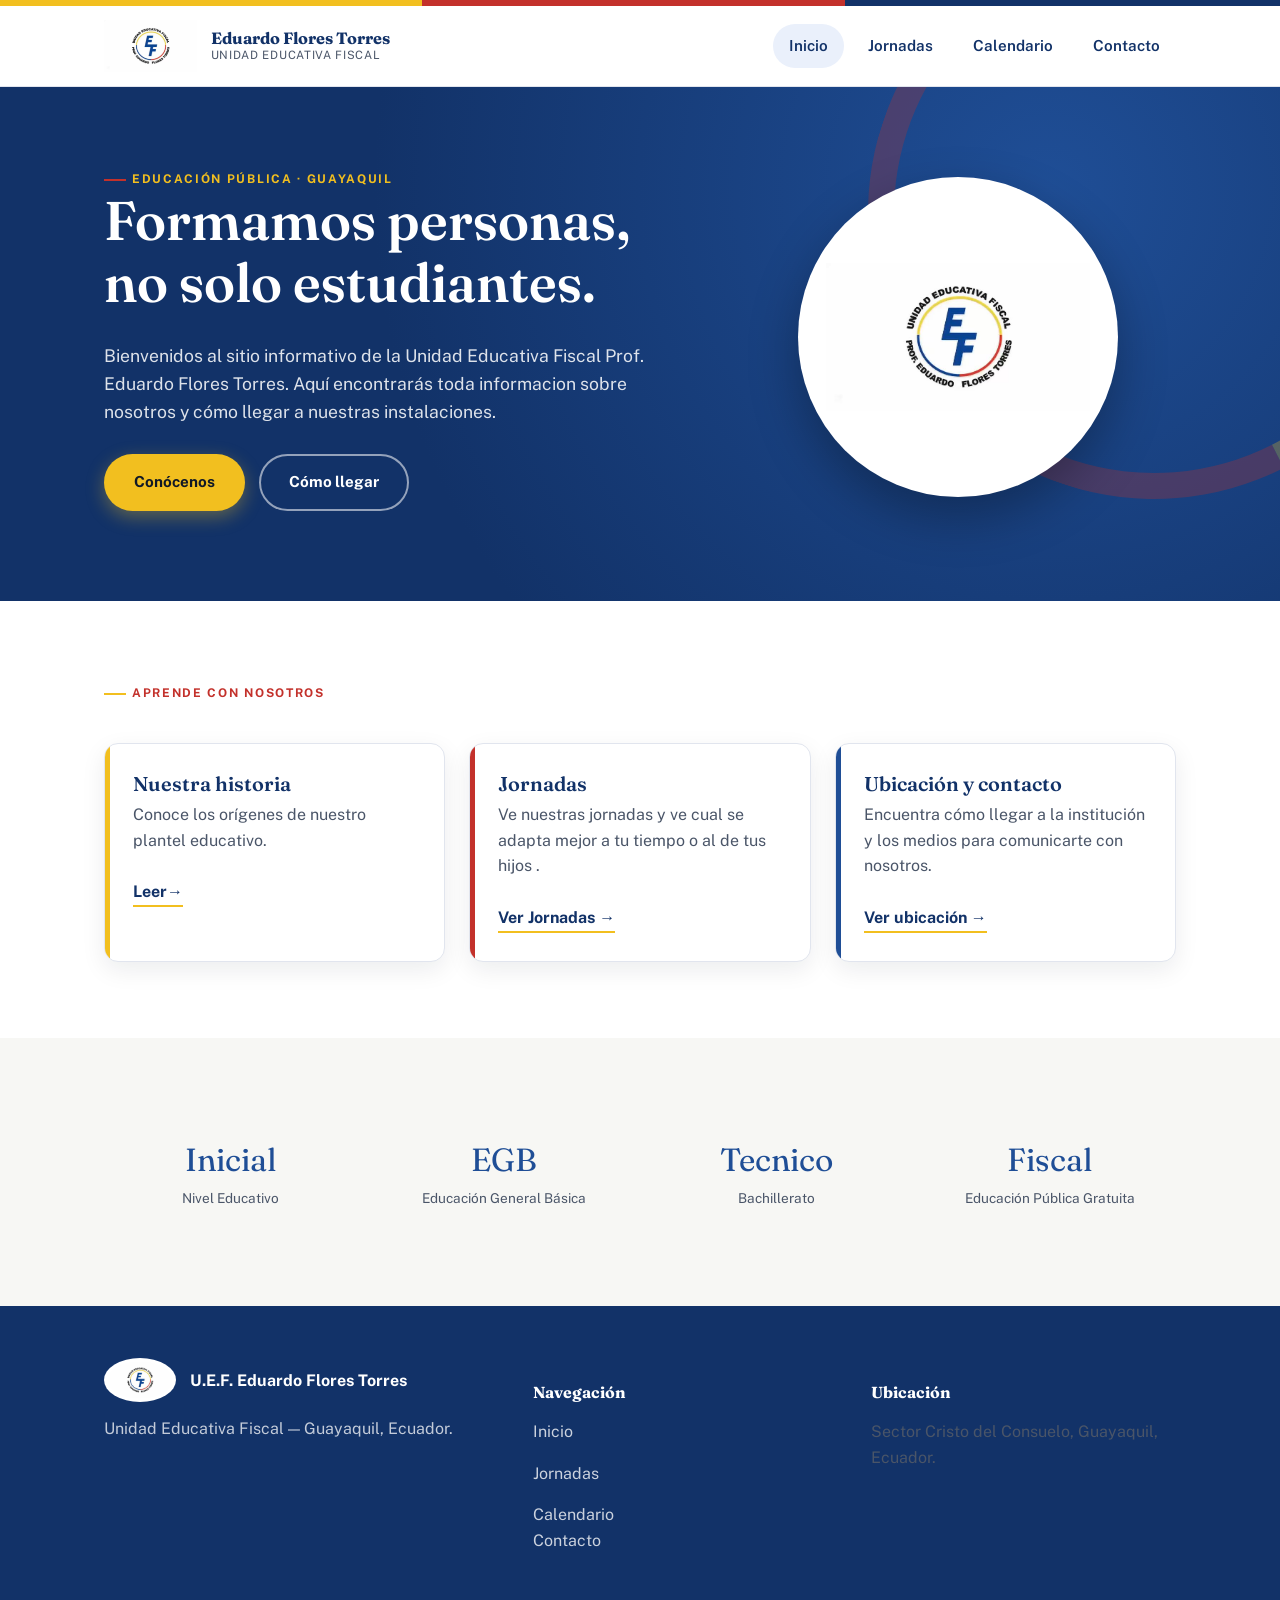
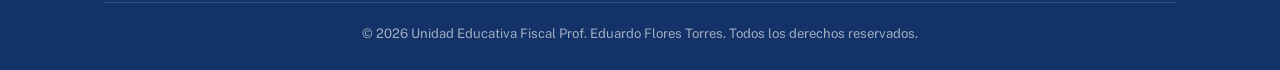
==== index.html @ d0ec9e2b "Add files via upload" ====
<!DOCTYPE html>
<html lang="es">
<head>
<meta charset="UTF-8">
<meta name="viewport" content="width=device-width, initial-scale=1.0">
<title>Unidad Educativa Fiscal Prof. Eduardo Flores Torres</title>
<meta name="description" content="Sitio informativo oficial de la Unidad Educativa Fiscal Prof. Eduardo Flores Torres — Guayaquil, Ecuador.">
<link rel="icon" href="img/logo.png">
<link rel="stylesheet" href="css/estilos.css">
</head>
<body>
<div class="franja"></div>

<header class="encabezado">
  <nav class="nav">
    <a href="index.html" class="marca">
      <img src="img/logo.png" alt="Escudo de la Unidad Educativa Fiscal Prof. Eduardo Flores Torres">
      <span class="texto-marca">
        <strong>Eduardo Flores Torres</strong>
        <span>Unidad Educativa Fiscal</span>
      </span>
    </a>
    <button class="boton-menu" aria-label="Abrir menú" aria-expanded="false"></button>
    <div class="nav-enlaces">
      <a href="index.html" aria-current="page">Inicio</a>
      <a href="nosotros.html">Jornadas</a>
      <a href="calendario.html">Calendario</a>
      <a href="contacto.html">Contacto</a>
    </div>
  </nav>
</header>
<main>
  <section class="heroe">
    <div class="contenedor heroe-grid">
      <div>
        <span class="eyebrow">Educación pública · Guayaquil</span>
        <h1>Formamos personas, no solo estudiantes.</h1>
        <p class="lede">Bienvenidos al sitio informativo de la Unidad Educativa Fiscal Prof. Eduardo Flores Torres. Aquí encontrarás toda informacion sobre nosotros y cómo llegar a nuestras instalaciones.</p>
        <div class="heroe-acciones">
          <a href="nosotros.html" class="boton boton-primario">Conócenos</a>
          <a href="contacto.html" class="boton boton-secundario">Cómo llegar</a>
        </div>
      </div>
      <div>
        <div class="sello-marco">
          <img src="img/logo.png" alt="">
        </div>
      </div>
    </div>
  </section>

<section class="seccion">  
  <div class="contenedor">
      <div class="seccion-cabecera">
        <span class="eyebrow">aprende con nosotros </span>
        <h2> </h2>
      </div>
      <div class="rejilla-accesos">
        <article class="tarjeta-acceso">
          <h3>Nuestra historia</h3>
          <p>Conoce los orígenes de nuestro plantel educativo.</p>
          <a class="enlace-tarjeta" href="nosotros.html#historia">Leer→</a>
        </article>
        <article class="tarjeta-acceso">
          <h3>Jornadas</h3>
          <p>Ve nuestras jornadas y ve cual se adapta mejor a tu tiempo o al de tus hijos .</p>
          <a class="enlace-tarjeta" href="nosotros.html#mision-vision">Ver Jornadas →</a>
        </article>
        <article class="tarjeta-acceso">
          <h3>Ubicación y contacto</h3>
          <p>Encuentra cómo llegar a la institución y los medios para comunicarte con nosotros.</p>
          <a class="enlace-tarjeta" href="contacto.html">Ver ubicación →</a>
        </article>
      </div>
    </div>
  </section>

  <section class="seccion seccion-alt">
    <div class="contenedor">
      <div class="valores">
        <div class="valor">
          <span class="num">Inicial</span>
          <span class="etiqueta">Nivel Educativo</span>
        </div>
        <div class="valor">
          <span class="num">EGB</span>
          <span class="etiqueta">Educación General Básica</span>
        </div>
        <div class="valor">
          <span class="num">Tecnico</span>
          <span class="etiqueta">Bachillerato</span>
        </div>
        <div class="valor">
          <span class="num">Fiscal</span>
          <span class="etiqueta">Educación Pública Gratuita</span>
        </div>
      </div>
    </div>
  </section>
</main>

<footer class="pie">
  <div class="contenedor">
    <div class="pie-grid">
      <div>
        <div class="pie-marca">
          <img src="img/logo.png" alt="">
          <strong style="color:#fff;">U.E.F. Eduardo Flores Torres</strong>
        </div>
        <p style="color:rgba(255,255,255,0.75); max-width:36ch;">Unidad Educativa Fiscal — Guayaquil, Ecuador.</p>
      </div>
      <div>
        <h4>Navegación</h4>
        <p><a href="index.html">Inicio</a></p>
        <p><a href="nosotros.html">Jornadas</a></p>
        <a href="calendario.html">Calendario</a>
        <p><a href="contacto.html">Contacto</a></p>
      </div>
      <div>
        <h4>Ubicación</h4>
        <p>Sector Cristo del Consuelo, Guayaquil, Ecuador.</p>
      </div>
    </div>
    <div class="pie-base">© <span id="anio"></span> Unidad Educativa Fiscal Prof. Eduardo Flores Torres. Todos los derechos reservados.</div>
  </div>
</footer>

<script>document.getElementById('anio').textContent = new Date().getFullYear();</script>
<script src="js/principal.js"></script>
</body>
</html>
---- css/estilos.css ----
/* ============================================================
   UNIDAD EDUCATIVA FISCAL PROF. EDUARDO FLORES TORRES
   Sistema de diseño
   ============================================================ */

@import url('https://fonts.googleapis.com/css2?family=Fraunces:opsz,wght@9..144,400;9..144,500;9..144,600;9..144,700&family=Public+Sans:wght@400;500;600;700;800&display=swap');

:root{
  /* Paleta — tomada del sello institucional */
  --azul-profundo:#123268;
  --azul-medio:#1F4E96;
  --azul-claro:#EAF0FB;
  --amarillo:#F2BF1F;
  --rojo:#C3312B;
  --blanco:#FFFFFF;
  --crema:#F7F7F4;
  --tinta:#101826;
  --tinta-suave:#4A5568;
  --borde:#E1E5EE;

  --fuente-titulo:'Fraunces', Georgia, serif;
  --fuente-texto:'Public Sans', -apple-system, Segoe UI, sans-serif;

  --radio:14px;
  --sombra: 0 8px 24px rgba(16,24,38,0.08);
  --contenedor: 1120px;
}

*{box-sizing:border-box;}
html{scroll-behavior:smooth;}
body{
  margin:0;
  font-family:var(--fuente-texto);
  color:var(--tinta);
  background:var(--blanco);
  line-height:1.6;
  -webkit-font-smoothing:antialiased;
}
img{max-width:100%;display:block;}
a{color:inherit;text-decoration:none;}
.contenedor{
  max-width:var(--contenedor);
  margin:0 auto;
  padding:0 24px;
}
h1,h2,h3{
  font-family:var(--fuente-titulo);
  color:var(--azul-profundo);
  line-height:1.15;
  margin:0 0 .5em;
}
h1{font-size:clamp(2.1rem,5vw,3.4rem); font-weight:600;}
h2{font-size:clamp(1.6rem,3.4vw,2.3rem); font-weight:600;}
h3{font-size:1.25rem; font-weight:600;}
p{margin:0 0 1em; color:var(--tinta-suave);}
.eyebrow{
  font-family:var(--fuente-texto);
  text-transform:uppercase;
  letter-spacing:.14em;
  font-size:.75rem;
  font-weight:700;
  color:var(--rojo);
  display:inline-flex;
  align-items:center;
  gap:.5em;
}
.eyebrow::before{
  content:"";
  width:22px; height:2px;
  background:var(--amarillo);
  display:inline-block;
}

:focus-visible{
  outline:3px solid var(--amarillo);
  outline-offset:2px;
}

/* ---------- Barra franja tricolor (motivo del sello) ---------- */
.franja{
  height:6px;
  background:linear-gradient(90deg,
    var(--amarillo) 0 33%,
    var(--rojo) 33% 66%,
    var(--azul-profundo) 66% 100%);
}

/* ---------- Encabezado / navegación ---------- */
header.encabezado{
  position:sticky; top:0; z-index:50;
  background:var(--blanco);
  border-bottom:1px solid var(--borde);
}
.nav{
  display:flex; align-items:center; justify-content:space-between;
  padding:14px 24px;
  max-width:var(--contenedor);
  margin:0 auto;
}
.marca{
  display:flex; align-items:center; gap:14px;
}
.marca img{
  height:52px; width:auto;
}
.marca .texto-marca{
  display:flex; flex-direction:column; line-height:1.2;
}
.marca .texto-marca strong{
  font-family:var(--fuente-titulo);
  font-size:1.02rem;
  color:var(--azul-profundo);
}
.marca .texto-marca span{
  font-size:.72rem;
  letter-spacing:.06em;
  text-transform:uppercase;
  color:var(--tinta-suave);
}
.nav-enlaces{
  display:flex; gap:8px; align-items:center;
}
.nav-enlaces a{
  padding:10px 16px;
  border-radius:999px;
  font-weight:600;
  font-size:.95rem;
  color:var(--azul-profundo);
  transition:background .15s ease;
}
.nav-enlaces a:hover, .nav-enlaces a[aria-current="page"]{
  background:var(--azul-claro);
}
.boton-menu{
  display:none;
  background:none; border:none; cursor:pointer;
  padding:8px;
}
.boton-menu span, .boton-menu::before, .boton-menu::after{
  display:block; width:24px; height:2.5px; background:var(--azul-profundo);
  margin:5px 0; content:"";
}

/* ---------- Botones ---------- */
.boton{
  display:inline-flex; align-items:center; justify-content:center;
  gap:.5em;
  padding:14px 28px;
  border-radius:999px;
  font-weight:700;
  font-size:.95rem;
  border:2px solid transparent;
  cursor:pointer;
  transition:transform .15s ease, box-shadow .15s ease;
}
.boton:hover{ transform:translateY(-2px); }
.boton-primario{
  background:var(--amarillo);
  color:var(--tinta);
  box-shadow:0 6px 18px rgba(242,191,31,0.35);
}
.boton-secundario{
  background:transparent;
  border-color:rgba(255,255,255,0.55);
  color:var(--blanco);
}
.boton-secundario:hover{ background:rgba(255,255,255,0.12); }
.boton-oscuro{
  background:var(--azul-profundo);
  color:var(--blanco);
}

/* ---------- Héroe ---------- */
.heroe{
  position:relative;
  background:radial-gradient(circle at 82% 20%, var(--azul-medio), var(--azul-profundo) 60%);
  color:var(--blanco);
  overflow:hidden;
  padding:76px 0 90px;
}
.heroe::before{
  /* anillo del sello, agrandado como marca de agua */
  content:"";
  position:absolute;
  right:-160px; top:-160px;
  width:520px; height:520px;
  border-radius:50%;
  border:26px solid transparent;
  border-top-color:var(--amarillo);
  border-right-color:var(--amarillo);
  border-bottom-color:var(--rojo);
  border-left-color:var(--rojo);
  opacity:.28;
  transform:rotate(18deg);
}
.heroe-grid{
  position:relative; z-index:1;
  display:grid;
  grid-template-columns:1.15fr .85fr;
  gap:48px;
  align-items:center;
}
.heroe .eyebrow{ color:var(--amarillo); }
.heroe .eyebrow::before{ background:var(--rojo); }
.heroe h1{ color:var(--blanco); }
.heroe p.lede{
  color:rgba(255,255,255,0.86);
  font-size:1.1rem;
  max-width:52ch;
}
.heroe-acciones{
  display:flex; gap:14px; flex-wrap:wrap;
  margin-top:28px;
}
.sello-marco{
  position:relative;
  width:min(320px, 100%);
  margin:0 auto;
  aspect-ratio:1;
  border-radius:50%;
  background:var(--blanco);
  display:flex; align-items:center; justify-content:center;
  padding:28px;
  box-shadow:0 20px 50px rgba(0,0,0,0.3);
}
.sello-marco img{ width:100%; }

/* ---------- Secciones ---------- */
.seccion{ padding:76px 0; }
.seccion-alt{ background:var(--crema); }
.seccion-cabecera{
  max-width:640px;
  margin:0 0 40px;
}

/* Tarjetas de accesos rápidos (home) */
.rejilla-accesos{
  display:grid;
  grid-template-columns:repeat(3,1fr);
  gap:24px;
}
.tarjeta-acceso{
  background:var(--blanco);
  border:1px solid var(--borde);
  border-radius:var(--radio);
  padding:28px;
  box-shadow:var(--sombra);
  position:relative;
  overflow:hidden;
}
.tarjeta-acceso::after{
  content:"";
  position:absolute; left:0; top:0; bottom:0;
  width:5px;
  background:var(--amarillo);
}
.tarjeta-acceso:nth-child(2)::after{ background:var(--rojo); }
.tarjeta-acceso:nth-child(3)::after{ background:var(--azul-medio); }
.tarjeta-acceso h3{ margin-bottom:.35em; }
.tarjeta-acceso a.enlace-tarjeta{
  display:inline-block; margin-top:10px;
  font-weight:700; color:var(--azul-profundo);
  border-bottom:2px solid var(--amarillo);
}

/* Franja de identidad / valores */
.valores{
  display:grid;
  grid-template-columns:repeat(4,1fr);
  gap:20px;
}
.valor{
  text-align:center;
  padding:20px 10px;
}
.valor .num{
  font-family:var(--fuente-titulo);
  font-size:2rem;
  color:var(--azul-medio);
  display:block;
}
.valor span.etiqueta{
  font-size:.85rem; color:var(--tinta-suave);
}

/* ---------- Página Nosotros: Historia ---------- */
.historia-layout{
  display:grid;
  grid-template-columns:1fr 1fr;
  gap:56px;
  align-items:center;
}
.marco-anillo{
  position:relative;
  border-radius:50%;
  aspect-ratio:1;
  padding:18px;
  background:conic-gradient(from 90deg, var(--amarillo) 0 50%, var(--rojo) 50% 100%);
}
.marco-anillo .interior{
  background:var(--blanco);
  border-radius:50%;
  width:100%; height:100%;
  display:flex; align-items:center; justify-content:center;
  overflow:hidden;
}
.marco-anillo .interior img{
  width:78%;
}

/* ---------- Jornadas ---------- */
.rejilla-jornadas{
  display:grid;
  grid-template-columns:repeat(3,1fr);
  gap:24px;
}
.tarjeta-jornada{
  background:var(--blanco);
  border:1px solid var(--borde);
  border-radius:var(--radio);
  padding:28px;
  box-shadow:var(--sombra);
  text-align:center;
  display:flex;
  flex-direction:column;
  align-items:center;
}
.tarjeta-jornada .icono-jornada{
  width:56px; height:56px;
  margin:0 auto 16px;
  border-radius:50%;
  display:flex; align-items:center; justify-content:center;
  font-size:1.5rem;
  background:var(--azul-claro);
}
.tarjeta-jornada.matutina .icono-jornada{ background:#FDF3D6; }
.tarjeta-jornada.vespertina .icono-jornada{ background:#FBE1DF; }
.tarjeta-jornada.nocturna .icono-jornada{ background:var(--azul-claro); }
.tarjeta-jornada h3{ margin-bottom:4px; }
.tarjeta-jornada .horario{
  display:block;
  font-family:var(--fuente-titulo);
  font-size:1.3rem;
  color:var(--azul-profundo);
  margin:14px 0 8px;
}
.tarjeta-jornada .horario.pendiente{
  font-family:var(--fuente-texto);
  font-size:.95rem;
  font-style:italic;
  color:var(--tinta-suave);
}
.tarjeta-jornada .niveles{
  font-size:.85rem;
  color:var(--tinta-suave);
}
.tarjeta-jornada .lista-programas{
  list-style:none;
  padding:0; margin:10px 0 0;
  text-align:left;
  font-size:.85rem;
  color:var(--tinta-suave);
}
.tarjeta-jornada .lista-programas li{
  padding:8px 0;
  border-top:1px solid var(--borde);
}
.tarjeta-jornada .lista-programas li:first-child{ border-top:none; }
.tarjeta-jornada .lista-programas strong{
  display:block;
  color:var(--tinta);
  font-size:.9rem;
}

/* Misión / Visión */
.par-mv{
  display:grid;
  grid-template-columns:1fr 1fr;
  gap:28px;
}
.tarjeta-mv{
  border-radius:var(--radio);
  padding:36px;
  position:relative;
}
.tarjeta-mv.mision{ background:var(--azul-profundo); color:var(--blanco); }
.tarjeta-mv.vision{ background:var(--azul-claro); color:var(--tinta); }
.tarjeta-mv .eyebrow{ margin-bottom:.6em; }
.tarjeta-mv.mision .eyebrow{ color:var(--amarillo); }
.tarjeta-mv.mision .eyebrow::before{ background:var(--rojo); }
.tarjeta-mv.mision h2{ color:var(--blanco); }
.tarjeta-mv.mision p{ color:rgba(255,255,255,0.86); }
.tarjeta-mv .marca-circulo{
  position:absolute; top:28px; right:28px;
  width:42px; height:42px;
  border-radius:50%;
  border:3px solid var(--amarillo);
  border-right-color:var(--rojo);
  border-bottom-color:var(--rojo);
}

/* ---------- Contacto ---------- */
.contacto-layout{
  display:grid;
  grid-template-columns:.9fr 1.1fr;
  gap:40px;
  align-items:start;
}
.ficha-contacto{
  background:var(--blanco);
  border:1px solid var(--borde);
  border-radius:var(--radio);
  padding:32px;
  box-shadow:var(--sombra);
}
.linea-dato{
  display:flex; gap:14px;
  padding:16px 0;
  border-bottom:1px solid var(--borde);
}
.linea-dato:last-child{ border-bottom:none; }
.linea-dato .icono{
  width:38px; height:38px; border-radius:50%;
  background:var(--azul-claro);
  display:flex; align-items:center; justify-content:center;
  flex-shrink:0;
  color:var(--azul-profundo);
  font-weight:700;
}
.linea-dato strong{ display:block; color:var(--tinta); }
.linea-dato a{
  color:var(--azul-medio);
  font-weight:600;
  border-bottom:1px solid transparent;
}
.linea-dato a:hover{ border-bottom-color:var(--azul-medio); }
.linea-dato .pendiente{
  color:var(--tinta-suave); font-style:italic; font-size:.92rem;
}
.mapa-envoltorio{
  border-radius:var(--radio);
  overflow:hidden;
  border:1px solid var(--borde);
  box-shadow:var(--sombra);
}
.mapa-envoltorio iframe{
  width:100%; height:100%; min-height:420px; border:0;
}

/* ---------- Pie de página ---------- */
footer.pie{
  background:var(--azul-profundo);
  color:rgba(255,255,255,0.82);
  padding:52px 0 26px;
}
.pie-grid{
  display:grid;
  grid-template-columns:1.3fr 1fr 1fr;
  gap:32px;
  margin-bottom:32px;
}
.pie h4{
  color:var(--blanco);
  font-family:var(--fuente-titulo);
  font-size:1rem;
  margin-bottom:14px;
}
.pie a{ color:rgba(255,255,255,0.78); }
.pie a:hover{ color:var(--amarillo); }
.pie-marca{
  display:flex; gap:14px; align-items:center; margin-bottom:14px;
}
.pie-marca img{ height:44px; background:var(--blanco); border-radius:50%; padding:4px; }
.pie-base{
  border-top:1px solid rgba(255,255,255,0.15);
  padding-top:20px;
  font-size:.82rem;
  text-align:center;
  color:rgba(255,255,255,0.6);
}

/* ---------- Calendario escolar ---------- */
.rejilla-trimestres{
  display:grid;
  grid-template-columns:repeat(3,1fr);
  gap:24px;
}
.tarjeta-trimestre{
  background:var(--blanco);
  border:1px solid var(--borde);
  border-radius:var(--radio);
  padding:28px;
  box-shadow:var(--sombra);
}
.tarjeta-trimestre .dias-laborados{
  display:inline-flex;
  align-items:baseline;
  gap:6px;
  background:var(--azul-claro);
  color:var(--azul-profundo);
  font-weight:700;
  padding:6px 14px;
  border-radius:999px;
  font-size:.85rem;
  margin-bottom:16px;
}
.tarjeta-trimestre .dias-laborados strong{
  font-family:var(--fuente-titulo);
  font-size:1.1rem;
}
.tarjeta-trimestre h4{
  font-size:.78rem;
  text-transform:uppercase;
  letter-spacing:.08em;
  color:var(--tinta-suave);
  margin:18px 0 8px;
}
.tarjeta-trimestre h4:first-of-type{ margin-top:0; }
.lista-fechas{
  list-style:none;
  padding:0; margin:0;
}
.lista-fechas li{
  padding:8px 0;
  border-top:1px solid var(--borde);
  font-size:.92rem;
  display:flex;
  gap:8px;
}
.lista-fechas li:first-child{ border-top:none; }
.lista-fechas .fecha{
  color:var(--azul-medio);
  font-weight:700;
  flex-shrink:0;
  min-width:9em;
}

.tarjeta-vacaciones{
  background:var(--azul-profundo);
  color:var(--blanco);
  border-radius:var(--radio);
  padding:32px;
  text-align:center;
}
.tarjeta-vacaciones h3{ color:var(--blanco); }
.tarjeta-vacaciones .rango{
  font-family:var(--fuente-titulo);
  font-size:1.5rem;
  color:var(--amarillo);
  display:block;
  margin:10px 0;
}

.tabla-supletorios{
  width:100%;
  border-collapse:collapse;
  background:var(--blanco);
  border:1px solid var(--borde);
  border-radius:var(--radio);
  overflow:hidden;
}
.tabla-supletorios th, .tabla-supletorios td{
  padding:14px 18px;
  text-align:left;
  border-bottom:1px solid var(--borde);
  font-size:.92rem;
}
.tabla-supletorios th{
  background:var(--azul-claro);
  color:var(--azul-profundo);
  font-family:var(--fuente-titulo);
  font-weight:600;
}
.tabla-supletorios tr:last-child td{ border-bottom:none; }

/* ---------- Responsivo ---------- */
@media (max-width:860px){
  .heroe-grid, .historia-layout, .par-mv, .contacto-layout, .pie-grid{
    grid-template-columns:1fr;
  }
  .heroe-grid > *:first-child{ order:2; }
  .heroe-grid > *:last-child{ order:1; }
  .rejilla-accesos{ grid-template-columns:1fr; }
  .rejilla-trimestres{ grid-template-columns:1fr; }
  .tabla-supletorios{ font-size:.85rem; }
  .lista-fechas li{ flex-direction:column; gap:2px; }
  .valores{ grid-template-columns:repeat(2,1fr); }
  .nav-enlaces{
    position:absolute; top:100%; left:0; right:0;
    background:var(--blanco);
    flex-direction:column;
    border-bottom:1px solid var(--borde);
    padding:10px 24px 18px;
    display:none;
  }
  .nav-enlaces.abierto{ display:flex; }
  .boton-menu{ display:block; }
  .seccion{ padding:52px 0; }
}
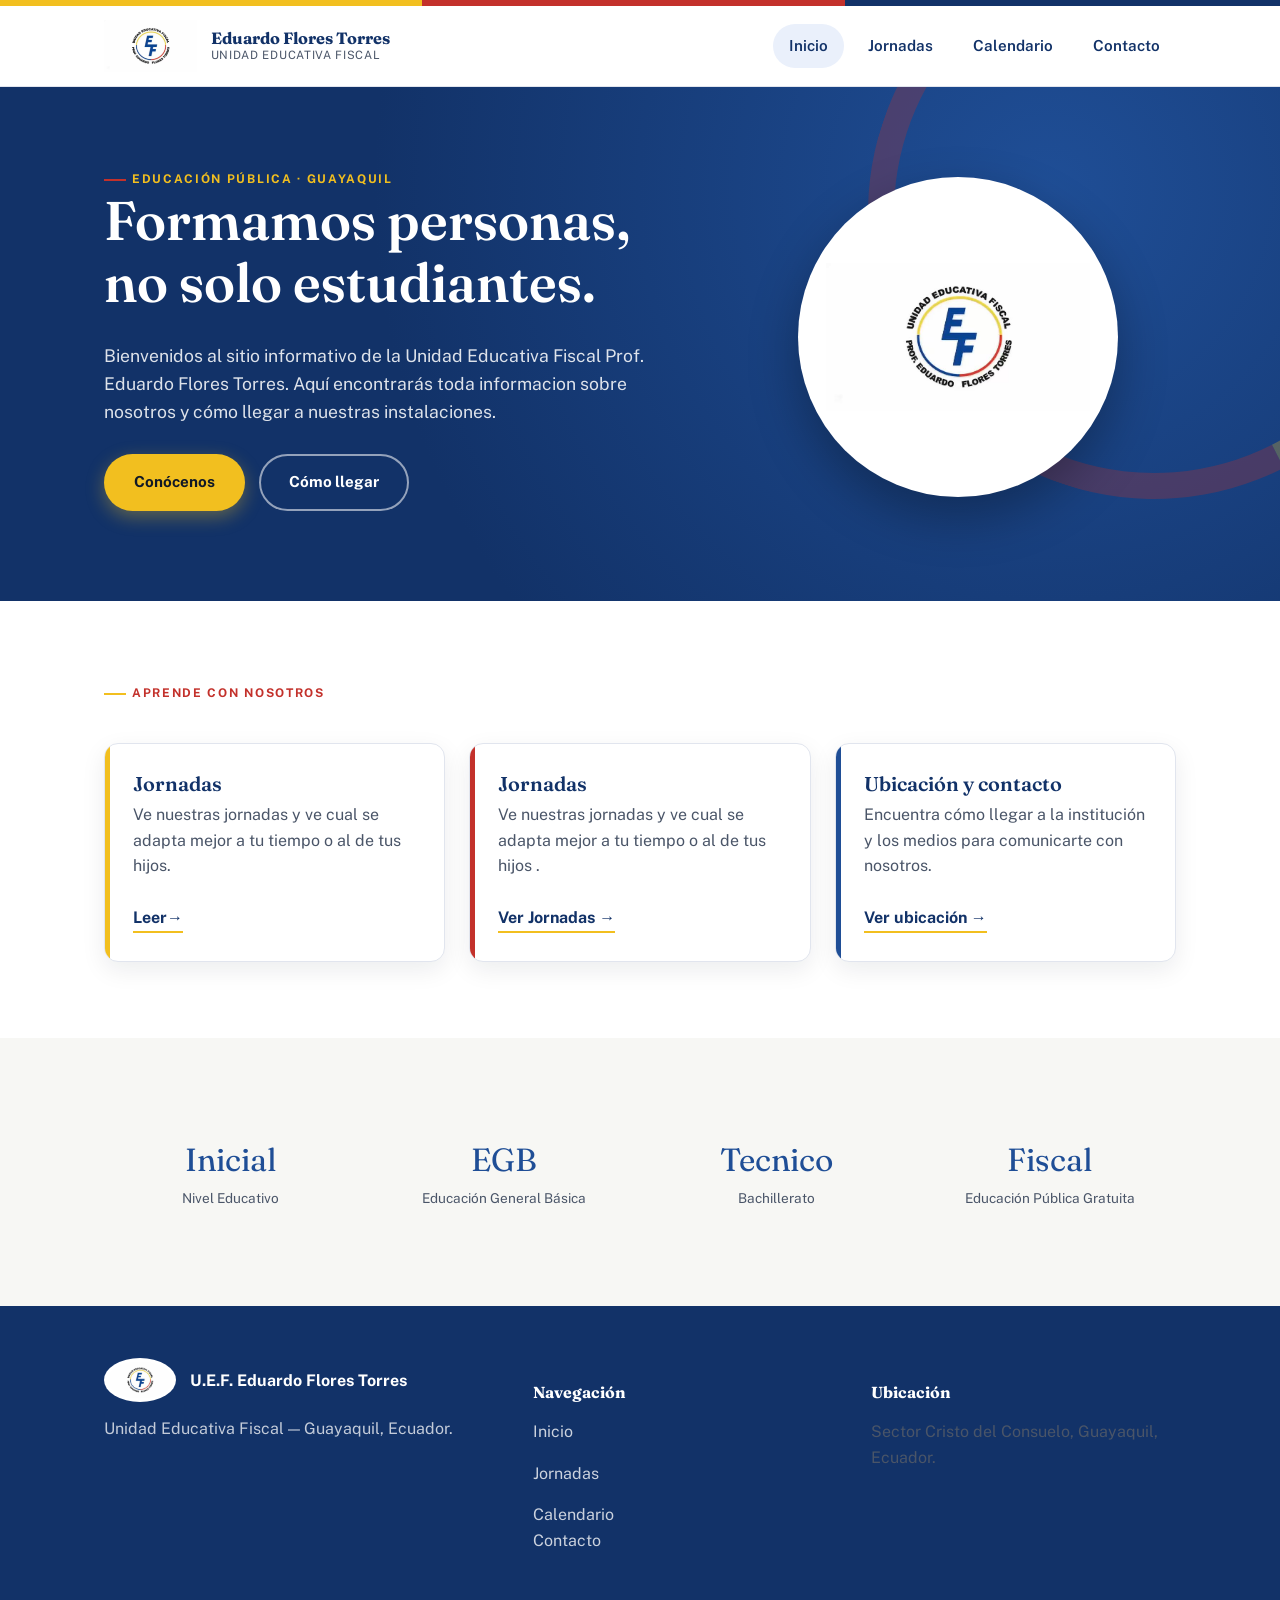
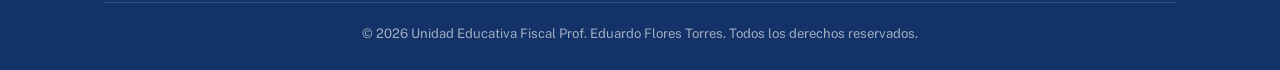
==== commit 088aa010: "Update content in index.html for jornadas section" ====
--- a/index.html
+++ b/index.html
@@ -57,8 +57,8 @@
       </div>
       <div class="rejilla-accesos">
         <article class="tarjeta-acceso">
-          <h3>Nuestra historia</h3>
-          <p>Conoce los orígenes de nuestro plantel educativo.</p>
+          <h3>Jornadas</h3>
+          <p>Ve nuestras jornadas y ve cual se adapta mejor a tu tiempo o al de tus hijos.</p>
           <a class="enlace-tarjeta" href="nosotros.html#historia">Leer→</a>
         </article>
         <article class="tarjeta-acceso">
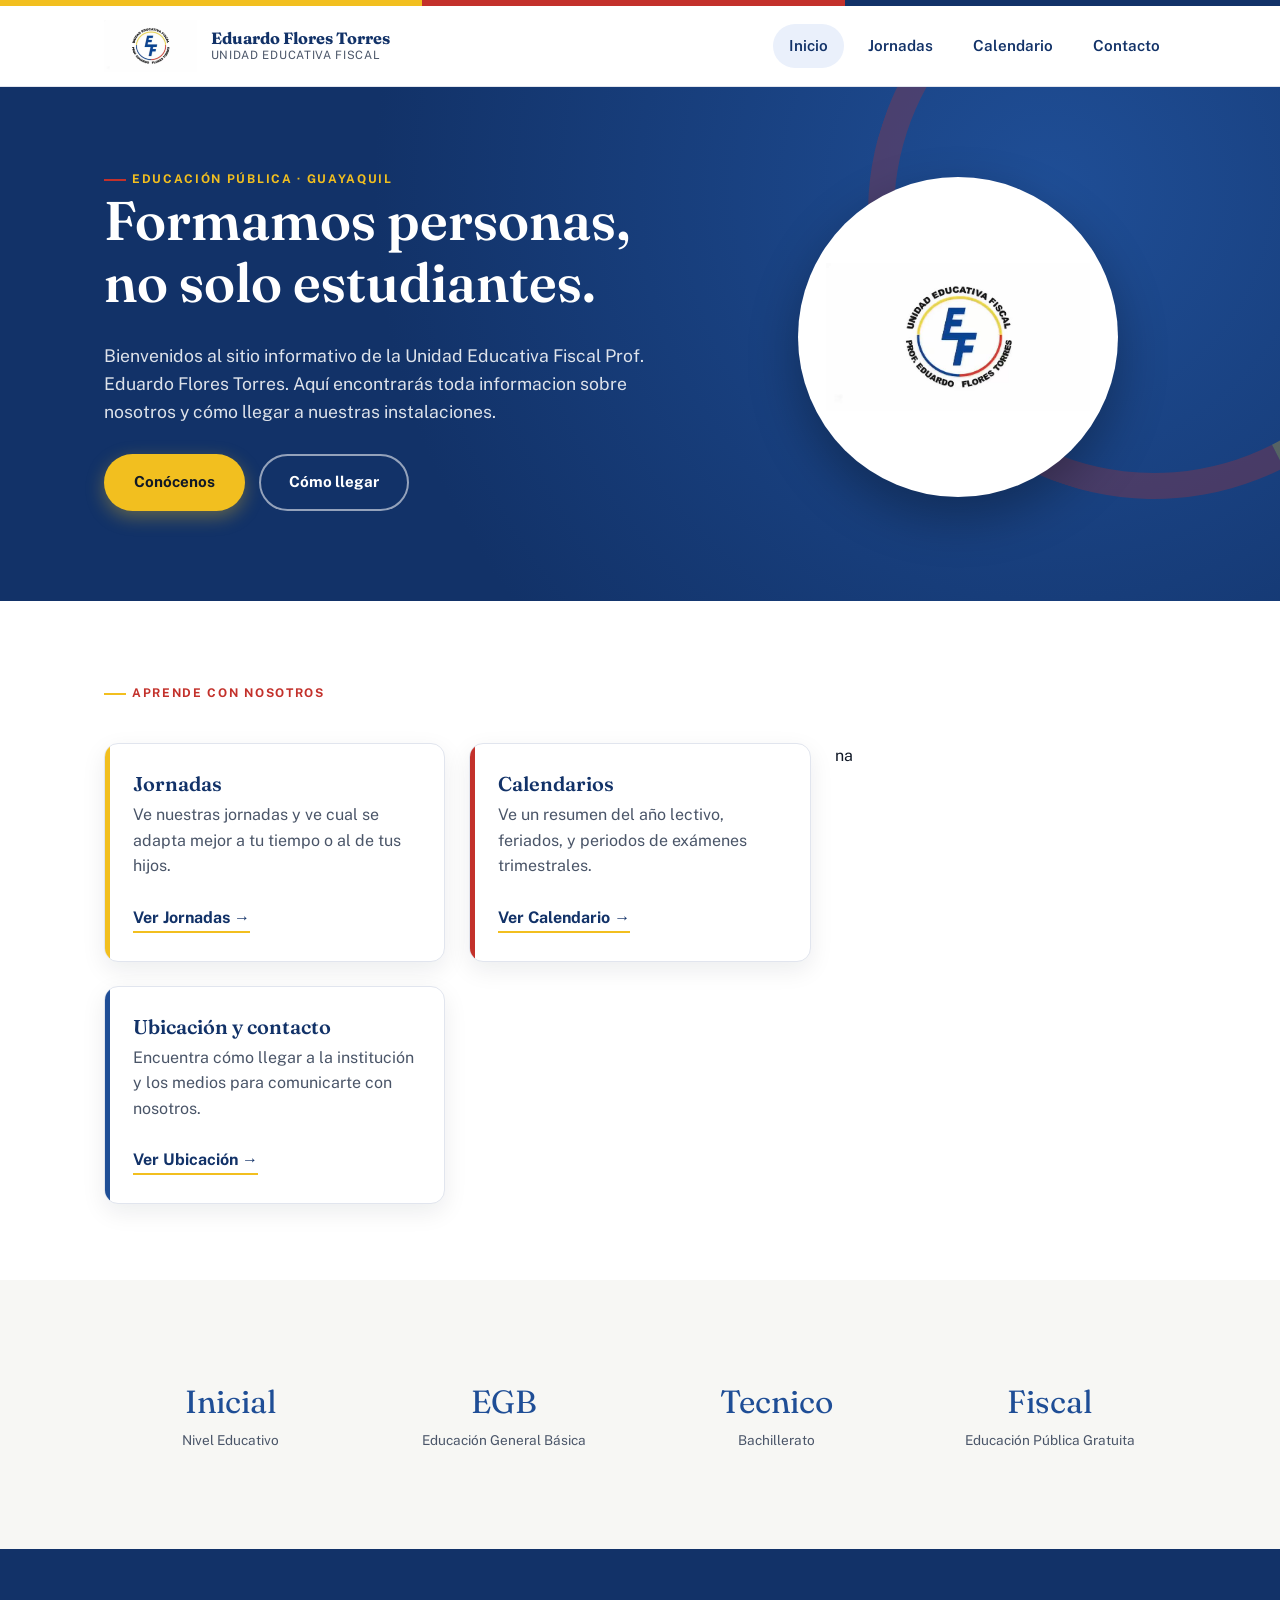
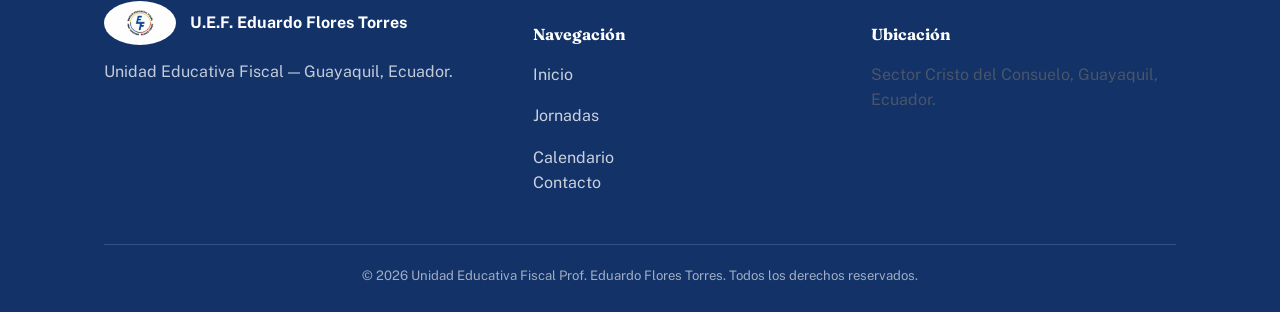
==== commit 73a133c1: "Update link texts for better clarity" ====
--- a/index.html
+++ b/index.html
@@ -59,17 +59,17 @@
         <article class="tarjeta-acceso">
           <h3>Jornadas</h3>
           <p>Ve nuestras jornadas y ve cual se adapta mejor a tu tiempo o al de tus hijos.</p>
-          <a class="enlace-tarjeta" href="nosotros.html#historia">Leer→</a>
+          <a class="enlace-tarjeta" href="nosotros.html#historia">Ver Jornadas →</a>
         </article>
         <article class="tarjeta-acceso">
-          <h3>Jornadas</h3>
-          <p>Ve nuestras jornadas y ve cual se adapta mejor a tu tiempo o al de tus hijos .</p>
-          <a class="enlace-tarjeta" href="nosotros.html#mision-vision">Ver Jornadas →</a>
-        </article>
+          <h3>Calendarios</h3>
+          <p>Ve un resumen del año lectivo, feriados, y periodos de exámenes trimestrales.</p>
+          <a class="enlace-tarjeta" href="calendario.html">Ver Calendario →</a>
+        </article>na
         <article class="tarjeta-acceso">
           <h3>Ubicación y contacto</h3>
           <p>Encuentra cómo llegar a la institución y los medios para comunicarte con nosotros.</p>
-          <a class="enlace-tarjeta" href="contacto.html">Ver ubicación →</a>
+          <a class="enlace-tarjeta" href="contacto.html">Ver Ubicación →</a>
         </article>
       </div>
     </div>
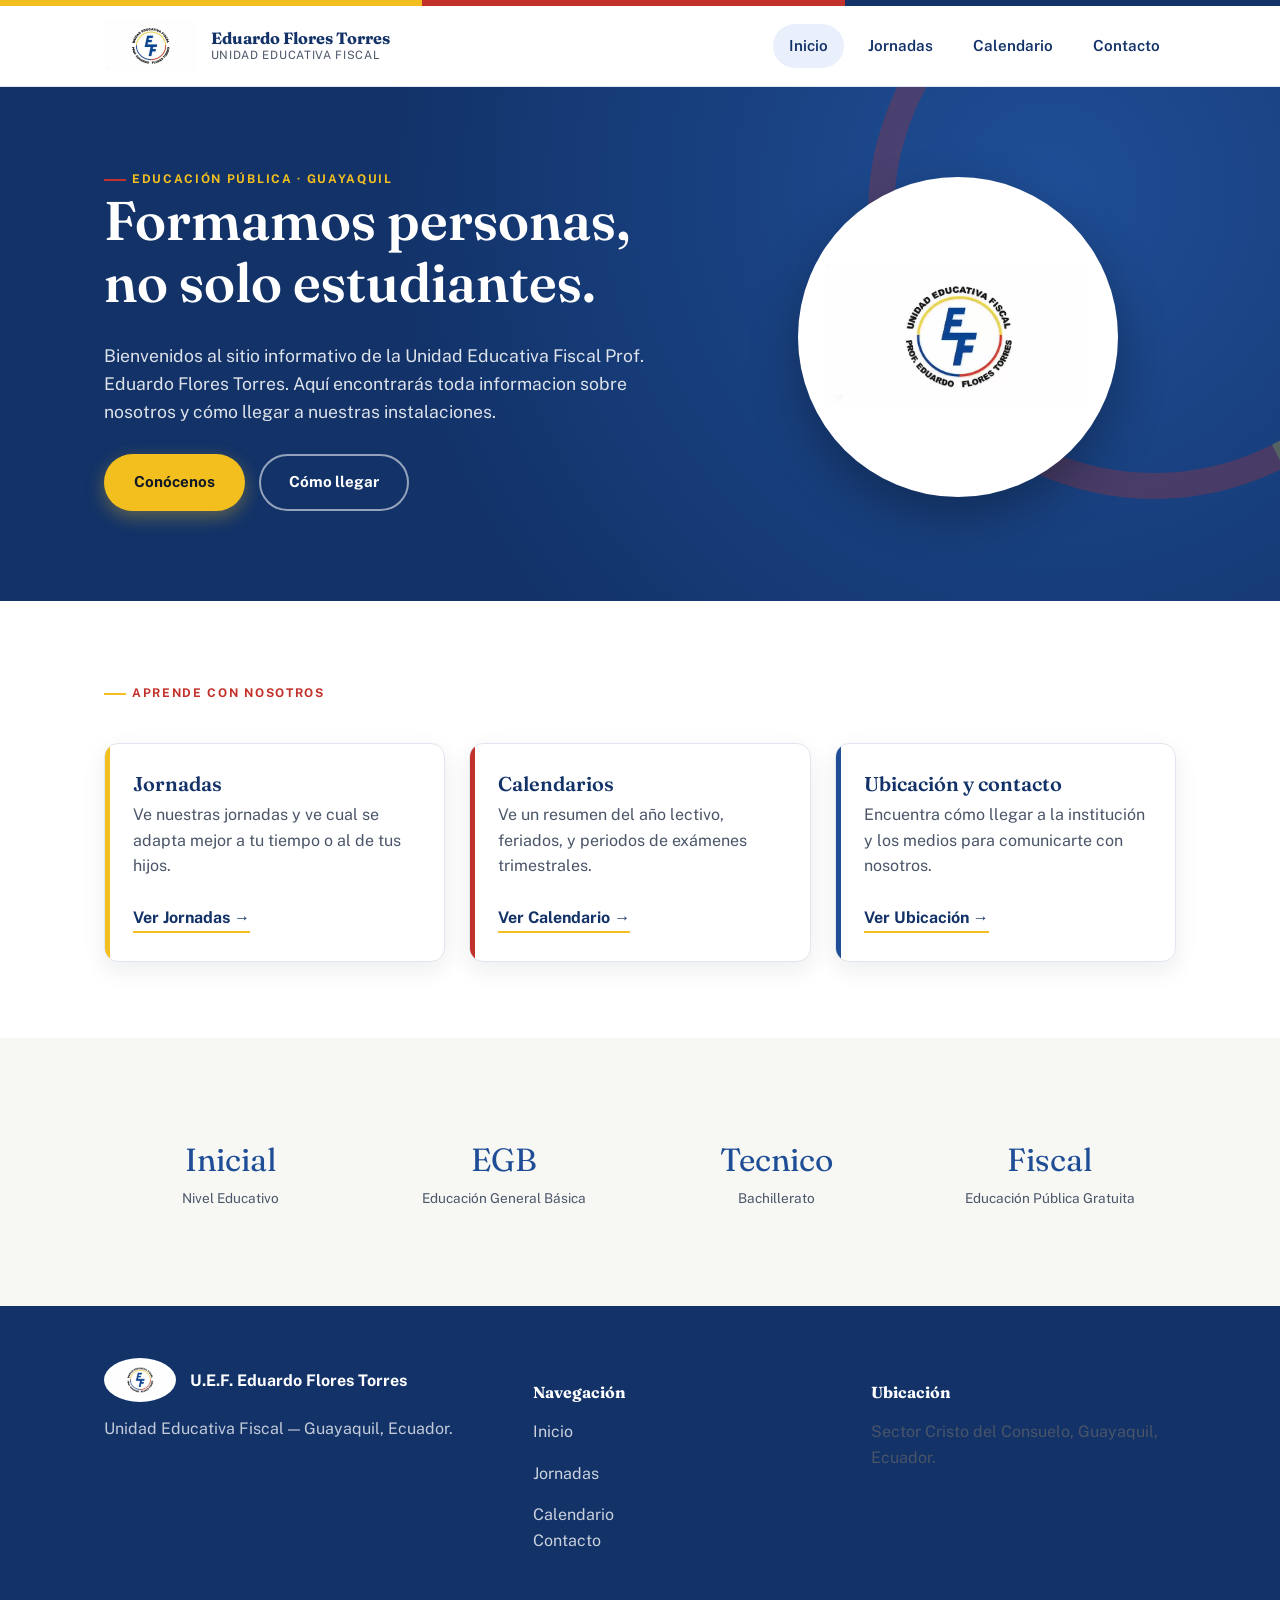
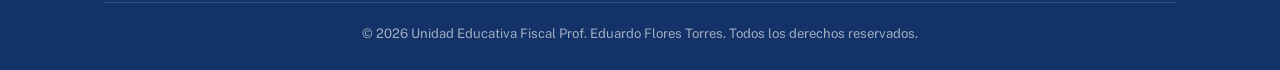
==== commit 4cd2a912: "Fix closing tag for article in index.html" ====
--- a/index.html
+++ b/index.html
@@ -65,7 +65,7 @@
           <h3>Calendarios</h3>
           <p>Ve un resumen del año lectivo, feriados, y periodos de exámenes trimestrales.</p>
           <a class="enlace-tarjeta" href="calendario.html">Ver Calendario →</a>
-        </article>na
+        </article>
         <article class="tarjeta-acceso">
           <h3>Ubicación y contacto</h3>
           <p>Encuentra cómo llegar a la institución y los medios para comunicarte con nosotros.</p>
